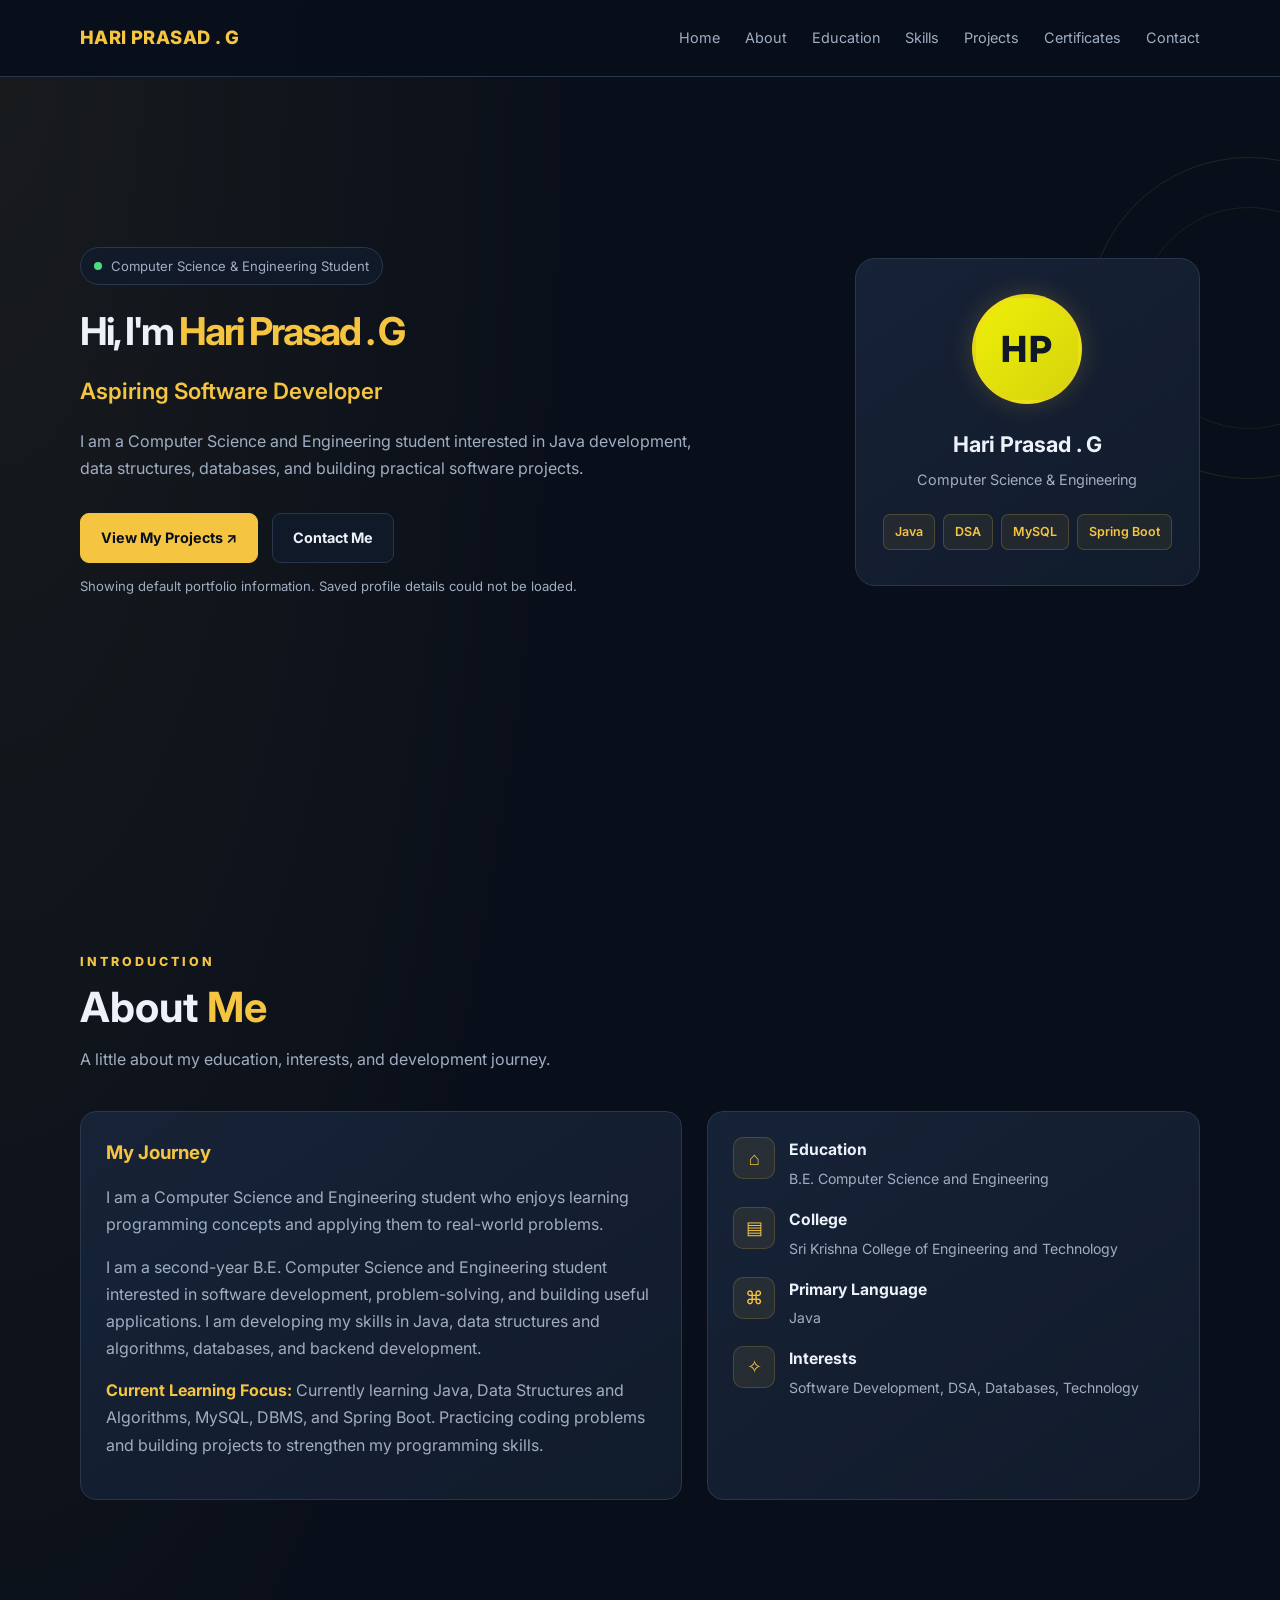
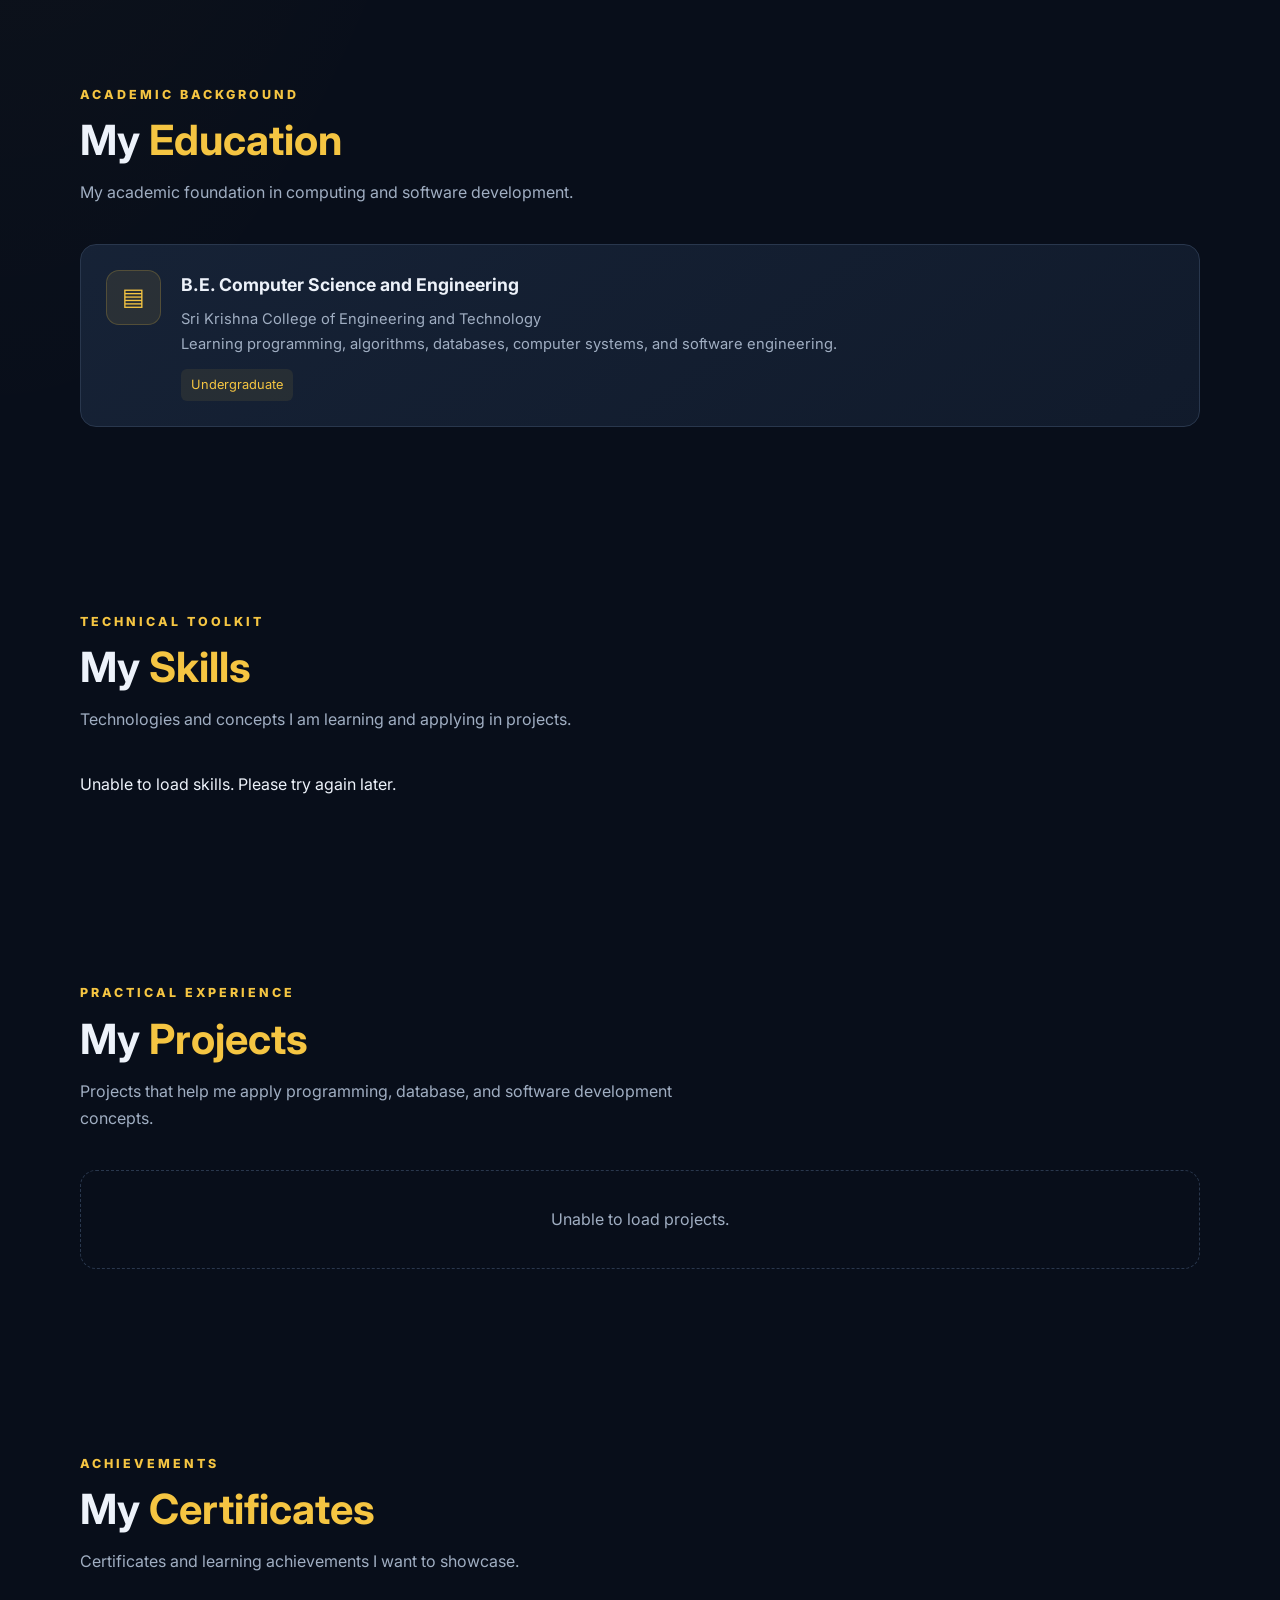
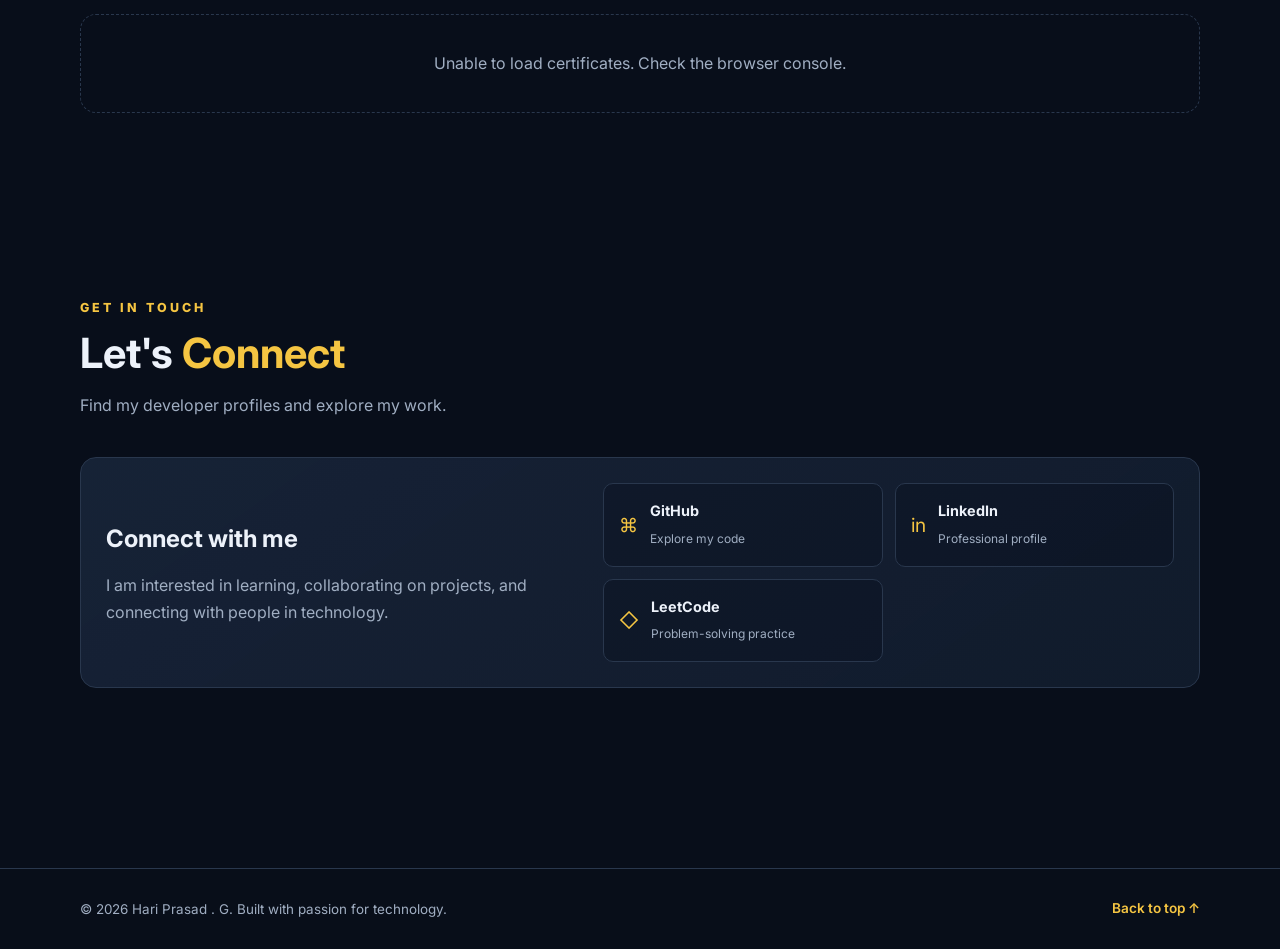
==== src/main/resources/static/portfolio.html @ 4c3bdf52 "Initial portfolio project" ====
<!DOCTYPE html>
<html lang="en">
<head>
    <meta charset="UTF-8">
    <meta name="viewport" content="width=device-width, initial-scale=1.0">
    <meta name="theme-color" content="#080e1a">

    <title>Hari Prasad G | Portfolio</title>

    <meta name="description"
          content="Hari Prasad G - Computer Science and Engineering student, Java developer, and software project builder.">

    <link rel="preconnect" href="https://fonts.googleapis.com">
    <link rel="preconnect" href="https://fonts.gstatic.com" crossorigin>
    <link href="https://fonts.googleapis.com/css2?family=Inter:wght@400;500;600;700;800&display=swap"
          rel="stylesheet">

    <style>
        :root {
            --bg: #080e1a;
            --panel: #111b2c;
            --panel-light: #18253a;
            --text: #edf2fa;
            --muted: #a0aec2;
            --gold: #f5c542;
            --border: #29374d;
            --success: #4ade80;
            --radius: 16px;
            --max-width: 1120px;
        }

        * {
            margin: 0;
            padding: 0;
            box-sizing: border-box;
            scroll-behavior: smooth;
        }

        body {
            font-family: "Inter", Arial, sans-serif;
            background:
                radial-gradient(ellipse at top left,
                    rgba(245, 197, 66, 0.07), transparent 35%),
                var(--bg);
            color: var(--text);
            line-height: 1.7;
        }

        a {
            color: inherit;
            text-decoration: none;
        }

        button {
            font: inherit;
        }

        button, a {
            -webkit-tap-highlight-color: transparent;
        }

        .container {
            width: min(var(--max-width), 90%);
            margin: auto;
        }

        .gold {
            color: var(--gold);
        }

        .muted {
            color: var(--muted);
        }

        .section {
            padding: 90px 0;
            scroll-margin-top: 85px;
        }

        .section-heading {
            margin-bottom: 38px;
        }

        .section-label {
            color: var(--gold);
            font-size: 0.78rem;
            font-weight: 800;
            text-transform: uppercase;
            letter-spacing: 3px;
        }

        .section-title {
            font-size: clamp(1.8rem, 4vw, 2.6rem);
            line-height: 1.25;
            margin: 8px 0 12px;
        }

        .section-description {
            max-width: 650px;
            color: var(--muted);
        }

        .card {
            background: linear-gradient(
                145deg,
                rgba(24, 37, 58, 0.88),
                rgba(17, 27, 44, 0.96)
            );
            border: 1px solid var(--border);
            border-radius: var(--radius);
            padding: 25px;
            transition: transform 0.25s ease,
                        border-color 0.25s ease,
                        box-shadow 0.25s ease;
        }

        .card:hover {
            transform: translateY(-4px);
            border-color: rgba(245, 197, 66, 0.65);
            box-shadow: 0 12px 35px rgba(0, 0, 0, 0.2);
        }

        /* NAVIGATION */

        .navbar {
            position: sticky;
            top: 0;
            z-index: 1000;
            background: rgba(8, 14, 26, 0.93);
            backdrop-filter: blur(18px);
            border-bottom: 1px solid var(--border);
        }

        .nav-inner {
            min-height: 76px;
            display: flex;
            align-items: center;
            justify-content: space-between;
            gap: 25px;
        }

        .brand {
            color: var(--gold);
            font-weight: 800;
            font-size: 1.15rem;
            letter-spacing: 0.4px;
            white-space: nowrap;
        }

        .nav-links {
            display: flex;
            align-items: center;
            gap: 25px;
        }

        .nav-links a {
            color: var(--muted);
            font-size: 0.9rem;
            transition: color 0.2s ease;
        }

        .nav-links a:hover,
        .nav-links a.active {
            color: var(--gold);
        }

        .menu-toggle {
            display: none;
            color: var(--gold);
            background: transparent;
            border: 1px solid var(--border);
            border-radius: 9px;
            padding: 8px 12px;
            cursor: pointer;
            font-size: 1.2rem;
        }

        /* HERO */

        .hero {
            min-height: 690px;
            display: flex;
            align-items: center;
            padding: 90px 0;
            overflow: hidden;
            position: relative;
        }

        .hero::before {
            content: "";
            position: absolute;
            width: 320px;
            height: 320px;
            border-radius: 50%;
            border: 1px solid rgba(245, 197, 66, 0.12);
            right: -130px;
            top: 80px;
            pointer-events: none;
        }

        .hero::after {
            content: "";
            position: absolute;
            width: 220px;
            height: 220px;
            border-radius: 50%;
            border: 1px solid rgba(245, 197, 66, 0.09);
            right: -80px;
            top: 130px;
            pointer-events: none;
        }

        
/* Balanced hero layout */
 
.hero-grid {
    display: grid;
    grid-template-columns: 1.5fr 0.7fr;
    align-items: center;
    gap: 35px;
}



        .availability {
            display: inline-flex;
            align-items: center;
            gap: 9px;
            padding: 7px 13px;
            border: 1px solid var(--border);
            background: rgba(17, 27, 44, 0.8);
            border-radius: 30px;
            color: var(--muted);
            font-size: 0.82rem;
            margin-bottom: 25px;
        }

        .availability-dot {
            width: 8px;
            height: 8px;
            background: var(--success);
            border-radius: 50%;
        }

        .hero h1 {
            font-size: clamp(2.6rem, 6vw, 4.6rem);
            line-height: 1.1;
            letter-spacing: -2px;
            margin-bottom: 20px;
        }

        .hero-role {
            font-size: clamp(1.05rem, 2.5vw, 1.4rem);
            color: var(--gold);
            font-weight: 600;
            margin-bottom: 18px;
        }

        .hero-description {
            max-width: 620px;
            color: var(--muted);
            font-size: 1rem;
            margin-bottom: 30px;
        }

        .hero-actions {
            display: flex;
            flex-wrap: wrap;
            gap: 14px;
        }

        .btn {
            display: inline-flex;
            align-items: center;
            justify-content: center;
            gap: 9px;
            padding: 12px 20px;
            border-radius: 9px;
            border: 1px solid var(--border);
            font-weight: 700;
            font-size: 0.9rem;
            transition: transform 0.2s ease,
                        background 0.2s ease;
            cursor: pointer;
        }

        .btn:hover {
            transform: translateY(-2px);
        }

        .btn-primary {
            background: var(--gold);
            color: #080e1a;
            border-color: var(--gold);
        }

        .btn-secondary {
            background: rgba(17, 27, 44, 0.8);
            color: var(--text);
        }

        .btn-secondary:hover {
            border-color: var(--gold);
        }

        .hero-panel {
            padding: 35px 25px;
            text-align: center;
            position: relative;
            z-index: 1;
        }

        .profile-avatar {
            width: 150px;
            height: 150px;
            margin: 0 auto 22px;
            border-radius: 50%;
            border: 2px solid var(--gold);
            background: var(--panel-light);
            display: flex;
            align-items: center;
            justify-content: center;
            color: var(--gold);
            font-size: 3rem;
            font-weight: 800;
            box-shadow: 0 0 45px rgba(245, 197, 66, 0.09);
        }

        .hero-panel h2 {
            font-size: 1.35rem;
            margin-bottom: 5px;
        }

        .hero-panel p {
            color: var(--muted);
            font-size: 0.9rem;
        }

        .hero-tags {
            display: flex;
            justify-content: center;
            flex-wrap: wrap;
            gap: 8px;
            margin-top: 22px;
        }

        .tag {
            display: inline-block;
            padding: 6px 11px;
            background: rgba(245, 197, 66, 0.07);
            border: 1px solid rgba(245, 197, 66, 0.2);
            border-radius: 7px;
            color: var(--gold);
            font-size: 0.78rem;
            font-weight: 600;
        }

        /* ABOUT */

        .about-grid {
            display: grid;
            grid-template-columns: 1.1fr 0.9fr;
            gap: 25px;
        }

        .about-text p {
            color: var(--muted);
            margin-bottom: 15px;
        }

        .info-list {
            display: grid;
            gap: 16px;
        }

        .info-item {
            display: flex;
            gap: 14px;
            align-items: flex-start;
        }

        .info-icon {
            width: 42px;
            height: 42px;
            flex-shrink: 0;
            display: flex;
            align-items: center;
            justify-content: center;
            color: var(--gold);
            background: rgba(245, 197, 66, 0.08);
            border: 1px solid rgba(245, 197, 66, 0.18);
            border-radius: 10px;
            font-size: 1.15rem;
        }

        .info-item h3 {
            font-size: 0.98rem;
            margin-bottom: 3px;
        }

        .info-item p {
            font-size: 0.88rem;
            color: var(--muted);
            overflow-wrap: anywhere;
        }

        /* EDUCATION */

        .education-card {
            display: flex;
            gap: 20px;
            align-items: flex-start;
        }

        .education-icon {
            width: 55px;
            height: 55px;
            flex-shrink: 0;
            display: flex;
            align-items: center;
            justify-content: center;
            color: var(--gold);
            background: rgba(245, 197, 66, 0.09);
            border: 1px solid rgba(245, 197, 66, 0.2);
            border-radius: 13px;
            font-size: 1.5rem;
        }

        .education-card h3 {
            font-size: 1.1rem;
            margin-bottom: 7px;
        }

        .education-card p {
            color: var(--muted);
            font-size: 0.92rem;
        }

        .education-badge {
            display: inline-block;
            margin-top: 12px;
            padding: 5px 10px;
            border-radius: 6px;
            background: rgba(245, 197, 66, 0.08);
            color: var(--gold);
            font-size: 0.8rem;
        }

        /* SKILLS */

        .skills-grid {
            display: grid;
            grid-template-columns: repeat(3, minmax(0, 1fr));
            gap: 20px;
        }

        .skill-card {
            min-height: 170px;
        }

        .skill-icon {
            color: var(--gold);
            font-size: 1.8rem;
            margin-bottom: 12px;
        }

        .skill-card h3 {
            margin-bottom: 8px;
            font-size: 1.05rem;
        }

        .skill-card p {
            color: var(--muted);
            font-size: 0.87rem;
        }

        .skill-tags {
            display: flex;
            flex-wrap: wrap;
            gap: 8px;
            margin-top: 18px;
        }

        /* PROJECTS */

        .projects-grid {
            display: grid;
            grid-template-columns: repeat(2, minmax(0, 1fr));
            gap: 22px;
        }

        .project-card {
            display: flex;
            flex-direction: column;
            min-height: 270px;
        }

        .project-top {
            display: flex;
            justify-content: space-between;
            align-items: center;
            gap: 15px;
            margin-bottom: 18px;
        }

        .project-icon {
            width: 50px;
            height: 50px;
            display: flex;
            align-items: center;
            justify-content: center;
            border-radius: 12px;
            background: rgba(245, 197, 66, 0.09);
            border: 1px solid rgba(245, 197, 66, 0.2);
            color: var(--gold);
            font-size: 1.5rem;
        }

        .project-number {
            color: #65748b;
            font-size: 0.85rem;
            font-weight: 800;
        }

        .project-card h3 {
            font-size: 1.15rem;
            margin-bottom: 10px;
        }

        .project-card p {
            color: var(--muted);
            font-size: 0.9rem;
            margin-bottom: 18px;
        }

        .project-card .skill-tags {
            margin-top: auto;
        }

        /* CERTIFICATES */

        .certificates-grid {
            display: grid;
            grid-template-columns: repeat(3, minmax(0, 1fr));
            gap: 20px;
        }

        .certificate-card {
            display: flex;
            flex-direction: column;
            gap: 14px;
        }

        .certificate-icon {
            width: 50px;
            height: 50px;
            display: flex;
            align-items: center;
            justify-content: center;
            background: rgba(245, 197, 66, 0.09);
            border: 1px solid rgba(245, 197, 66, 0.2);
            border-radius: 12px;
            color: var(--gold);
            font-size: 1.5rem;
        }

        .certificate-card h3 {
            font-size: 1rem;
            overflow-wrap: anywhere;
        }

        .certificate-card p {
            color: var(--muted);
            font-size: 0.85rem;
            overflow-wrap: anywhere;
        }

        .certificate-link {
            color: var(--gold);
            font-weight: 700;
            font-size: 0.88rem;
            margin-top: auto;
        }

        .empty-state {
            grid-column: 1 / -1;
            text-align: center;
            color: var(--muted);
            padding: 35px 20px;
            border: 1px dashed var(--border);
            border-radius: var(--radius);
        }

        /* CONTACT */

        .contact-panel {
            display: grid;
            grid-template-columns: 0.9fr 1.1fr;
            gap: 30px;
            align-items: center;
        }

        .contact-panel h3 {
            font-size: 1.5rem;
            margin-bottom: 12px;
        }

        .contact-panel p {
            color: var(--muted);
        }

        .contact-links {
            display: grid;
            grid-template-columns: repeat(2, minmax(0, 1fr));
            gap: 12px;
        }

        .contact-link {
            display: flex;
            align-items: center;
            gap: 12px;
            padding: 15px;
            background: rgba(8, 14, 26, 0.35);
            border: 1px solid var(--border);
            border-radius: 10px;
            transition: border-color 0.2s ease;
            overflow-wrap: anywhere;
        }

        .contact-link:hover {
            border-color: var(--gold);
        }

        .contact-link-icon {
            color: var(--gold);
            font-size: 1.2rem;
        }

        .contact-link strong {
            display: block;
            font-size: 0.9rem;
        }

        .contact-link small {
            color: var(--muted);
            font-size: 0.75rem;
        }

        /* FOOTER */

        .footer {
            border-top: 1px solid var(--border);
            padding: 28px 0;
            background: rgba(8, 14, 26, 0.65);
        }

        .footer-inner {
            display: flex;
            align-items: center;
            justify-content: space-between;
            flex-wrap: wrap;
            gap: 15px;
        }

        .footer p {
            color: var(--muted);
            font-size: 0.84rem;
        }

        .back-to-top {
            color: var(--gold);
            font-weight: 600;
            font-size: 0.85rem;
        }

        .status-message {
            color: var(--muted);
            font-size: 0.82rem;
            margin-top: 12px;
        }


        /* RESPONSIVE */

        @media (max-width: 900px) {
            .hero-grid {
                grid-template-columns: 1fr 0.75fr;
                gap: 25px;
            }

            .skills-grid {
                grid-template-columns: repeat(2, minmax(0, 1fr));
            }

            .certificates-grid {
                grid-template-columns: repeat(2, minmax(0, 1fr));
            }

            .nav-links {
                gap: 15px;
            }

            .nav-links a {
                font-size: 0.82rem;
            }
        }

        @media (max-width: 700px) {
            .section {
                padding: 65px 0;
            }

            .nav-inner {
                min-height: 68px;
            }

            .menu-toggle {
                display: block;
            }

            .nav-links {
                display: none;
                position: absolute;
                top: 68px;
                left: 0;
                right: 0;
                padding: 18px 5%;
                background: #0c1423;
                border-bottom: 1px solid var(--border);
                flex-direction: column;
                align-items: stretch;
                gap: 0;
            }

            .nav-links.open {
                display: flex;
            }

            .nav-links a {
                padding: 12px 0;
                font-size: 0.95rem;
                border-bottom: 1px solid rgba(41, 55, 77, 0.5);
            }

            .nav-links a:last-child {
                border-bottom: none;
            }

            .hero {
                min-height: auto;
                padding: 65px 0;
            }

            .hero-grid,
            .about-grid,
            .contact-panel {
                grid-template-columns: 1fr;
            }

            .hero-grid {
                gap: 35px;
            }

            .hero h1 {
                letter-spacing: -1.2px;
            }

            .hero-panel {
                max-width: 430px;
                width: 100%;
                margin: auto;
            }

            .projects-grid {
                grid-template-columns: 1fr;
            }

            .contact-links {
                grid-template-columns: 1fr;
            }

            .education-card {
                flex-direction: column;
            }
        }

        @media (max-width: 480px) {
            .container {
                width: 92%;
            }

            .skills-grid,
            .certificates-grid {
                grid-template-columns: 1fr;
            }

            .card {
                padding: 21px;
            }

            .hero-actions {
                flex-direction: column;
                align-items: stretch;
            }

            .btn {
                width: 100%;
            }

            .profile-avatar {
                width: 125px;
                height: 125px;
                font-size: 2.5rem;
            }

            .footer-inner {
                flex-direction: column;
                text-align: center;
            }
        }

        @media (prefers-reduced-motion: reduce) {
            *,
            *::before,
            *::after {
                scroll-behavior: auto !important;
                transition: none !important;
            }
        }

        
/* PORTFOLIO LAYOUT FIX */
.container {
    width: 90%;
    max-width: 1120px;
    margin-left: auto;
    margin-right: auto;
}

.section {
    display: block;
    width: 100%;
}

.about-grid {
    display: grid;
    grid-template-columns: minmax(0, 1.1fr) minmax(0, 0.9fr);
    gap: 25px;
    align-items: stretch;
}

.skills-grid {
    display: grid;
    grid-template-columns: repeat(3, minmax(0, 1fr));
    gap: 20px;
    align-items: stretch;
}

.projects-grid {
    display: grid;
    grid-template-columns: repeat(2, minmax(0, 1fr));
    gap: 22px;
    align-items: stretch;
}

.certificates-grid {
    display: grid;
    grid-template-columns: repeat(3, minmax(0, 1fr));
    gap: 20px;
    align-items: stretch;
}

.contact-panel {
    display: grid;
    grid-template-columns: minmax(0, 0.9fr) minmax(0, 1.1fr);
    gap: 30px;
    align-items: center;
}



/* ======================================
   COMPACT PORTFOLIO.JS CODE CARD
====================================== */

.code-profile-card {
    width: 100%;
    max-width: 400px;
    justify-self: end;
    padding: 0;
    margin: 0 auto;
    overflow: hidden;
    box-sizing: border-box;

    background: #101827;
    border: 1px solid #394765;
    border-radius: 12px;
    text-align: left;

    box-shadow: 0 12px 30px rgba(0, 0, 0, 0.25);
    transition: border-color 0.25s ease;
}

.code-profile-card:hover {
    border-color: #f5c542;
}

/* Title bar */

.code-window-header {
    display: flex;
    align-items: center;
    gap: 10px;

    padding: 8px 12px;
    background: #202b40;
    border-bottom: 1px solid #394765;
}

.code-window-dots {
    display: flex;
    gap: 5px;
}

.code-window-dots span {
    width: 8px;
    height: 8px;
    border-radius: 50%;
}

.code-window-dots span:nth-child(1) {
    background: #ff6b81;
}

.code-window-dots span:nth-child(2) {
    background: #ffd166;
}

.code-window-dots span:nth-child(3) {
    background: #06d6a0;
}

.code-filename {
    flex: 1;
    color: #e2e8f0;
    font: 12px Consolas, monospace;
}

.code-file-icon {
    color: #ffd166;
    font-size: 10px;
    font-weight: bold;
}

/* Code area */

.code-content {
    padding: 8px 10px 0;
    color: #dbeafe;
    font: 12px/1.45 Consolas, "Courier New", monospace;
}

.code-line {
    display: flex;
    align-items: baseline;
    white-space: pre;
}

.line-number {
    flex: 0 0 28px;
    padding-right: 9px;
    color: #718096;
    text-align: right;
    user-select: none;
}

/* Original Hero Profile Card */
.hero-panel {
    display: flex;
    flex-direction: column;
    align-items: center;
    justify-content: center;
    text-align: center;
    padding: 35px 25px;
    border-radius: 20px;
}

/* Circular HP Avatar */
.profile-avatar {
    width: 110px;
    height: 110px;
    display: flex;
    align-items: center;
    justify-content: center;

    border-radius: 50%;
    background: linear-gradient(135deg, #efef08, hsl(60, 88%, 44%));
    color: #101827;

    font-size: 36px;
    font-weight: 800;
    letter-spacing: 2px;

    border: 4px solid rgba(245, 197, 66, 0.25);
    box-shadow: 0 0 25px rgba(245, 197, 66, 0.2);

    margin-bottom: 22px;
}

/* Name */
.profile-name {
    color: #f5c542;
    font-size: 25px;
    font-weight: 700;
    margin: 0 0 10px;
}

/* Department */
.profile-department {
    color: #cbd5e1;
    font-size: 14px;
    line-height: 1.6;
    margin: 0 0 22px;
}

/* Skill Tags */
.profile-skills {
    display: flex;
    flex-wrap: wrap;
    justify-content: center;
    gap: 10px;
}

.skill-tag {
    padding: 8px 14px;
    border-radius: 20px;

    background: rgba(245, 197, 66, 0.10);
    border: 1px solid rgba(245, 197, 66, 0.35);

    color: #f5c542;
    font-size: 13px;
    font-weight: 600;

    transition: all 0.25s ease;
}

.skill-tag:hover {
    background: #f5c542;
    color: #101827;
    transform: translateY(-2px);
}

/* Mobile Responsive */
@media (max-width: 768px) {
    .hero-panel {
        padding: 28px 18px;
        margin-top: 25px;
    }

    .profile-avatar {
        width: 90px;
        height: 90px;
        font-size: 30px;
    }

    .profile-name {
        font-size: 22px;
    }
}

@media (prefers-reduced-motion: reduce) {
    .skill-tag {
        transition: none;
    }
}

/* Keep the Hero heading on one line */
.hero-content h1 {
    white-space: nowrap;
    font-size: clamp(24px, 3vw, 42px);
}


    </style>
</head>

<body>
    <!-- NAVIGATION -->
    <header class="navbar">
        <div class="container nav-inner">
            <a href="#home" class="brand">HARI PRASAD . G</a>

            <button
                class="menu-toggle"
                id="menuToggle"
                type="button"
                aria-label="Open navigation menu"
                aria-expanded="false"
                aria-controls="navLinks">
                ☰
            </button>

            <nav class="nav-links" id="navLinks" aria-label="Main navigation">
                <a href="#home">Home</a>
                <a href="#about">About</a>
                <a href="#education">Education</a>
                <a href="#skills">Skills</a>
                <a href="#projects">Projects</a>
                <a href="#certificates">Certificates</a>
                <a href="#contact">Contact</a>
            </nav>
        </div>
    </header>

    <main>

        <!-- HERO -->
        <section class="hero" id="home">
            <div class="container hero-grid">

                <div class="hero-content">
                    <div class="availability">
                        <span class="availability-dot"></span>
                        Computer Science & Engineering Student
                    </div>

                    <h1>
                        Hi, I'm <span class="gold" id="heroName">Hari Prasad . G</span>
                    </h1>

                    <p class="hero-role" id="heroRole">
                        Aspiring Software Developer
                    </p>

                    <p class="hero-description" id="heroIntroduction">
                        I am a Computer Science and Engineering student interested
                        in Java development, data structures, databases, and
                        building practical software projects.
                    </p>

                    <div class="hero-actions">
                        <a href="#projects" class="btn btn-primary">
                            View My Projects ↗
                        </a>

                        <a href="#contact" class="btn btn-secondary">
                            Contact Me
                        </a>
                    </div>

                    <p class="status-message" id="profileStatus"
                       role="status" aria-live="polite"></p>
                </div>

                                <div class="hero-panel card">
                    <div class="profile-avatar" aria-label="Profile initials">
                        HP
                    </div>

                    <h2 id="panelName">Hari Prasad . G</h2>
                    <p>Computer Science & Engineering</p>

                    <div class="hero-tags">
                        <span class="tag">Java</span>
                        <span class="tag">DSA</span>
                        <span class="tag">MySQL</span>
                        <span class="tag">Spring Boot</span>
                    </div>
                </div>

            </div>
        </section>

        <!-- ABOUT -->
        <section class="section" id="about">
<!-- ABOUT -->
<section class="section" id="about">
    <div class="container">

        <div class="section-heading">
            <span class="section-label">Introduction</span>
            <h2 class="section-title">About <span class="gold">Me</span></h2>
            <p class="section-description">
                A little about my education, interests, and development journey.
            </p>
        </div>

        <div class="about-grid">

            <!-- ABOUT TEXT CARD -->
            <div class="card about-text">

                <h3 class="gold" style="margin-bottom: 15px;">
                    My Journey
                </h3>

                <!-- Existing introduction from the profile API -->
                <p id="aboutIntroduction">
                    I am a Computer Science and Engineering student who
                    enjoys learning programming concepts and applying them
                    to real-world problems.
                </p>

                <!-- Editable About Me content -->
                <p id="aboutDescription">
                    I am a second-year B.E. Computer Science and Engineering
                    student interested in software development, problem-solving,
                    and building useful applications. I am developing my skills
                    in Java, data structures and algorithms, databases, and
                    backend development.
                </p>

                <!-- Editable Current Learning Focus content -->
                <p>
                    <strong class="gold">Current Learning Focus:</strong>
                    <span id="currentFocus">
                        Currently learning Java, Data Structures and Algorithms,
                        MySQL, DBMS, and Spring Boot. Practicing coding problems
                        and building projects to strengthen my programming skills.
                    </span>
                </p>

            </div>

            <!-- EDUCATION AND INFORMATION CARD -->
            <div class="card">
                <div class="info-list">

                    <div class="info-item">
                        <div class="info-icon">⌂</div>
                        <div>
                            <h3>Education</h3>
                            <p id="aboutEducation">
                                B.E. Computer Science and Engineering
                            </p>
                        </div>
                    </div>

                    <div class="info-item">
                        <div class="info-icon">▤</div>
                        <div>
                            <h3>College</h3>
                            <p id="aboutCollege">
                                Sri Krishna College of Engineering and Technology
                            </p>
                        </div>
                    </div>

                    <div class="info-item">
                        <div class="info-icon">⌘</div>
                        <div>
                            <h3>Primary Language</h3>
                            <p>Java</p>
                        </div>
                    </div>

                    <div class="info-item">
                        <div class="info-icon">✧</div>
                        <div>
                            <h3>Interests</h3>
                            <p>
                                Software Development, DSA, Databases, Technology
                            </p>
                        </div>
                    </div>

                </div>
            </div>

        </div>
    </div>
</section>

        <!-- EDUCATION -->
        <section class="section" id="education">
            <div class="container">

                <div class="section-heading">
                    <span class="section-label">Academic Background</span>
                    <h2 class="section-title">My <span class="gold">Education</span></h2>
                    <p class="section-description">
                        My academic foundation in computing and software development.
                    </p>
                </div>

                <div class="card education-card">
                    <div class="education-icon">▤</div>

                    <div>
                        <h3 id="educationDegree">
                            B.E. Computer Science and Engineering
                        </h3>

                        <p id="educationCollege">
                            Sri Krishna College of Engineering and Technology
                        </p>

                        <p>
                            Learning programming, algorithms, databases,
                            computer systems, and software engineering.
                        </p>

                        <span class="education-badge">
                            Undergraduate
                        </span>
                    </div>
                </div>

            </div>
        </section> 

        <!-- SKILLS -->
       
<section class="section" id="skills">
    <div class="container">

        <div class="section-heading">
            <span class="section-label">Technical Toolkit</span>
            <h2 class="section-title">My <span class="gold">Skills</span></h2>
            <p class="section-description">
                Technologies and concepts I am learning and applying in projects.
            </p>
        </div>

        <!-- Skills will be loaded from the database -->
        <div class="skills-grid" id="publicSkillsGrid">
            <div class="empty-state">Loading skills...</div>
        </div>

    </div>
</section>


        <!-- PROJECTS -->
       
<section class="section" id="projects">
    <div class="container">

        <div class="section-heading">
            <span class="section-label">Practical Experience</span>
            <h2 class="section-title">My <span class="gold">Projects</span></h2>
            <p class="section-description">
                Projects that help me apply programming, database,
                and software development concepts.
            </p>
        </div>

        <div class="projects-grid" id="projectsGrid">
            <div class="empty-state">Loading projects...</div>
        </div>

    </div>
</section>


        <!-- CERTIFICATES -->
        <section class="section" id="certificates">
            <div class="container">

                <div class="section-heading">
                    <span class="section-label">Achievements</span>
                    <h2 class="section-title">My <span class="gold">Certificates</span></h2>
                    <p class="section-description">
                        Certificates and learning achievements I want to showcase.
                    </p>
                </div>

                <div class="certificates-grid" id="certificatesGrid">
                    <div class="empty-state">
                        <div class="certificate-icon"
                             style="margin: 0 auto 15px;">▤</div>
                        <h3 style="margin-bottom: 8px;">Certificates</h3>
                        <p>
                            Uploaded certificate files will be displayed here
                            once the public certificate-list API is connected.
                        </p>
                    </div>
                </div>

            </div>
        </section>

        <!-- CONTACT -->
        <section class="section" id="contact">
            <div class="container">

                <div class="section-heading">
                    <span class="section-label">Get In Touch</span>
                    <h2 class="section-title">Let's <span class="gold">Connect</span></h2>
                    <p class="section-description">
                        Find my developer profiles and explore my work.
                    </p>
                </div>

                <div class="card contact-panel">
                    <div>
                        <h3>Connect with me</h3>
                        <p>
                            I am interested in learning, collaborating on projects,
                            and connecting with people in technology.
                        </p>
                    </div>

                    <div class="contact-links">

                        <a class="contact-link"
                           id="githubLink"
                           href="https://github.com/"
                           target="_blank"
                           rel="noopener noreferrer">
                            <span class="contact-link-icon">⌘</span>
                            <span>
                                <strong>GitHub</strong>
                                <small>Explore my code</small>
                            </span>
                        </a>

                        <a class="contact-link"
                           id="linkedinLink"
                           href="https://www.linkedin.com/"
                           target="_blank"
                           rel="noopener noreferrer">
                            <span class="contact-link-icon">in</span>
                            <span>
                                <strong>LinkedIn</strong>
                                <small>Professional profile</small>
                            </span>
                        </a>

                        <a class="contact-link"
                           id="leetcodeLink"
                           href="https://leetcode.com/"
                           target="_blank"
                           rel="noopener noreferrer">
                            <span class="contact-link-icon">◇</span>
                            <span>
                                <strong>LeetCode</strong>
                                <small>Problem-solving practice</small>
                            </span>
                        </a>

                    </div>
                </div>

            </div>
        </section>

    </main>

    <!-- FOOTER -->
    <footer class="footer">
        <div class="container footer-inner">
            <p>
                © <span id="currentYear"></span>
                <span id="footerName">Hari Prasad . G</span>.
                Built with passion for technology.
            </p>

            <a class="back-to-top" href="#home">Back to top ↑</a>
        </div>
    </footer>

    <script>
        "use strict";

        const API_BASE = "";

        const menuToggle = document.getElementById("menuToggle");
        const navLinks = document.getElementById("navLinks");

        document.getElementById("currentYear").textContent =
            new Date().getFullYear();

        // MOBILE NAVIGATION
        menuToggle.addEventListener("click", function () {
            const isOpen = navLinks.classList.toggle("open");

            menuToggle.setAttribute("aria-expanded", String(isOpen));
            menuToggle.setAttribute(
                "aria-label",
                isOpen ? "Close navigation menu" : "Open navigation menu"
            );

            menuToggle.textContent = isOpen ? "✕" : "☰";
        });

        document.querySelectorAll("#navLinks a").forEach(function (link) {
            link.addEventListener("click", function () {
                navLinks.classList.remove("open");
                menuToggle.setAttribute("aria-expanded", "false");
                menuToggle.setAttribute("aria-label", "Open navigation menu");
                menuToggle.textContent = "☰";
            });
        });

        // SAFELY UPDATE TEXT CONTENT
        function setText(id, value) {
            const element = document.getElementById(id);

            if (element && typeof value === "string" && value.trim()) {
                element.textContent = value;
            }
        }

        // ONLY ACCEPT HTTP/HTTPS LINKS
        function setSafeLink(id, value, fallback) {
            const element = document.getElementById(id);

            if (!element) {
                return;
            }

            try {
                const url = new URL(value || fallback);

                if (url.protocol === "https:" || url.protocol === "http:") {
                    element.href = url.href;
                } else {
                    element.href = fallback;
                }
            } catch (error) {
                element.href = fallback;
            }
        }

        // LOAD PROFILE SAVED THROUGH THE SPRING BOOT BACKEND
        async function loadPublicProfile() {
            const status = document.getElementById("profileStatus");

            try {
                const response = await fetch(
                    API_BASE + "/api/public/profile",
                    {
                        method: "GET",
                        headers: {
                            "Accept": "application/json"
                        }
                    }
                );

                if (!response.ok) {
                    throw new Error(
                        "Profile API returned status " + response.status
                    );
                }

                const profile = await response.json();

                document.getElementById("aboutDescription").textContent =
    profile.aboutDescription || "";

document.getElementById("currentFocus").textContent =
    profile.currentFocus || "";

                if (!profile || typeof profile !== "object") {
                    throw new Error("Invalid profile response");
                }

                const name = profile.fullName || "Hari Prasad . G";

                setText("heroName", name);
                setText("panelName", name);
                setText("footerName", name);

                setText(
                    "heroIntroduction",
                    profile.introduction
                );

                setText(
                    "aboutIntroduction",
                    profile.introduction
                );

                setText(
                    "aboutEducation",
                    profile.education
                );

                setText(
                    "educationDegree",
                    profile.education
                );

                setText(
                    "aboutCollege",
                    profile.college
                );

                setText(
                    "educationCollege",
                    profile.college
                );

                setSafeLink(
                    "githubLink",
                    profile.githubUrl,
                    "https://github.com/"
                );

                setSafeLink(
                    "linkedinLink",
                    profile.linkedinUrl,
                    "https://www.linkedin.com/"
                );

                setSafeLink(
                    "leetcodeLink",
                    profile.leetcodeUrl,
                    "https://leetcode.com/"
                );

                if (status) {
                    status.textContent = "";
                }

            } catch (error) {
                console.error("Could not load public profile:", error);

                if (status) {
                    status.textContent =
                        "Showing default portfolio information. " +
                        "Saved profile details could not be loaded.";
                }
            }
        }

        // INITIALIZE PAGE
        loadPublicProfile();

        
async function loadProjects() {
    const grid = document.getElementById("projectsGrid");
    if (!grid) return;

    try {
        const response = await fetch("/api/public/projects");

        if (!response.ok) {
            throw new Error("Projects API: HTTP " + response.status);
        }

        const projects = await response.json();
        grid.innerHTML = "";

        if (!Array.isArray(projects) || projects.length === 0) {
            grid.innerHTML =
                '<div class="empty-state">No projects available yet.</div>';
            return;
        }

        projects.forEach((project, index) => {
            const card = document.createElement("article");
            card.className = "card project-card";

            const top = document.createElement("div");
            top.className = "project-top";

            const icon = document.createElement("div");
            icon.className = "project-icon";
            icon.textContent = "⌁";

            const number = document.createElement("span");
            number.className = "project-number";
            number.textContent =
                "PROJECT " + String(index + 1).padStart(2, "0");

            top.append(icon, number);

            const title = document.createElement("h3");
            title.textContent = project.title || "Untitled Project";

            const description = document.createElement("p");
            description.textContent = project.description || "";

            const tags = document.createElement("div");
            tags.className = "skill-tags";

            if (project.technologies) {
                project.technologies
                    .split(",")
                    .map(item => item.trim())
                    .filter(Boolean)
                    .forEach(technology => {
                        const tag = document.createElement("span");
                        tag.className = "tag";
                        tag.textContent = technology;
                        tags.appendChild(tag);
                    });
            }

            card.append(top, title, description, tags);

            if (project.githubUrl) {
                const link = document.createElement("a");
                link.className = "certificate-link";
                link.href = project.githubUrl;
                link.target = "_blank";
                link.rel = "noopener noreferrer";
                link.textContent = "View on GitHub →";
                card.appendChild(link);
            }

            grid.appendChild(card);
        });

    } catch (error) {
        console.error("Could not load projects:", error);
        grid.innerHTML =
            '<div class="empty-state">Unable to load projects.</div>';
    }
}

loadProjects();


async function loadCertificates() {
    const grid = document.getElementById("certificatesGrid");

    if (!grid) return;

    grid.innerHTML =
        '<div class="empty-state">Loading certificates...</div>';

    try {
        const response = await fetch("/api/admin/media/public");

        if (!response.ok) {
            throw new Error(
                `Failed to load media: HTTP ${response.status}`
            );
        }

        const mediaItems = await response.json();

        const certificates = mediaItems.filter(item =>
            item.category === "CERTIFICATE"
        );

        grid.innerHTML = "";

        if (certificates.length === 0) {
            grid.innerHTML =
                '<div class="empty-state">No certificates available yet.</div>';
            return;
        }

        certificates.forEach(certificate => {
            const card = document.createElement("article");
            card.className = "certificate-card";

            const icon = document.createElement("div");
            icon.className = "certificate-icon";
            icon.setAttribute("aria-hidden", "true");
            icon.textContent =
                certificate.contentType === "application/pdf"
                    ? "PDF"
                    : "▤";

            const title = document.createElement("h3");
            title.textContent =
                certificate.title || certificate.originalFileName;

            const description = document.createElement("p");
            description.textContent =
                certificate.originalFileName || "";

            const link = document.createElement("a");
            link.className = "certificate-link";

            // Use the file URL returned by Spring Boot.
            link.href = certificate.fileUrl;
            link.target = "_blank";
            link.rel = "noopener noreferrer";
            link.textContent =
                certificate.contentType === "application/pdf"
                    ? "View PDF →"
                    : "View Certificate →";

            card.append(icon, title, description, link);
            grid.appendChild(card);
        });

    } catch (error) {
        console.error("Certificate loading error:", error);

        grid.innerHTML =
            '<div class="empty-state">Unable to load certificates. Check the browser console.</div>';
    }
}

document.addEventListener("DOMContentLoaded", loadCertificates);


async function loadPublicSkills() {
    const grid = document.getElementById("publicSkillsGrid");

    if (!grid) return;

    grid.textContent = "Loading skills...";

    try {
        const response = await fetch("/api/public/skills", {
            headers: {
                "Accept": "application/json"
            }
        });

        if (!response.ok) {
            throw new Error("Skills API returned HTTP " + response.status);
        }

        const skills = await response.json();

        if (!Array.isArray(skills)) {
            throw new Error("Invalid skills response");
        }

        grid.replaceChildren();

        if (skills.length === 0) {
            grid.textContent = "No skills added yet.";
            return;
        }

        // Group skills by their category
        const groups = new Map();

        skills
            .sort((a, b) =>
                (a.displayOrder ?? 0) - (b.displayOrder ?? 0)
            )
            .forEach(skill => {
                const category = skill.category || "Other";

                if (!groups.has(category)) {
                    groups.set(category, []);
                }

                groups.get(category).push(skill);
            });

        const icons = {
            "Programming Languages": "⌘",
            "Database": "▤",
            "Web Development": "◇",
            "Frameworks": "⚙",
            "Tools": "⌁",
            "Core Computer Science": "⌘",
            "Other": "✦"
        };

        const descriptions = {
            "Programming Languages":
                "Programming fundamentals and language concepts.",
            "Database":
                "Database technologies and data management.",
            "Web Development":
                "Building websites and web applications.",
            "Frameworks":
                "Frameworks for developing software applications.",
            "Tools":
                "Tools for writing, testing, and managing code.",
            "Core Computer Science":
                "Computer science fundamentals and problem-solving.",
            "Other":
                "Additional technical skills and knowledge."
        };

        groups.forEach((categorySkills, category) => {
            const card = document.createElement("article");
            card.className = "card skill-card";

            const icon = document.createElement("div");
            icon.className = "skill-icon";
            icon.textContent = icons[category] || "✦";

            const heading = document.createElement("h3");
            heading.textContent = category;

            const description = document.createElement("p");
            description.textContent =
                descriptions[category] ||
                "Technical skills and related technologies.";

            const tags = document.createElement("div");
            tags.className = "skill-tags";

            categorySkills.forEach(skill => {
                const tag = document.createElement("span");
                tag.className = "tag";
                tag.textContent = skill.name || "Unnamed skill";
                tags.appendChild(tag);
            });

            card.append(icon, heading, description, tags);
            grid.appendChild(card);
        });

    } catch (error) {
        console.error("Unable to load public skills:", error);
        grid.textContent = "Unable to load skills. Please try again later.";
    }
}

loadPublicSkills();
    </script>

</body>
</html>
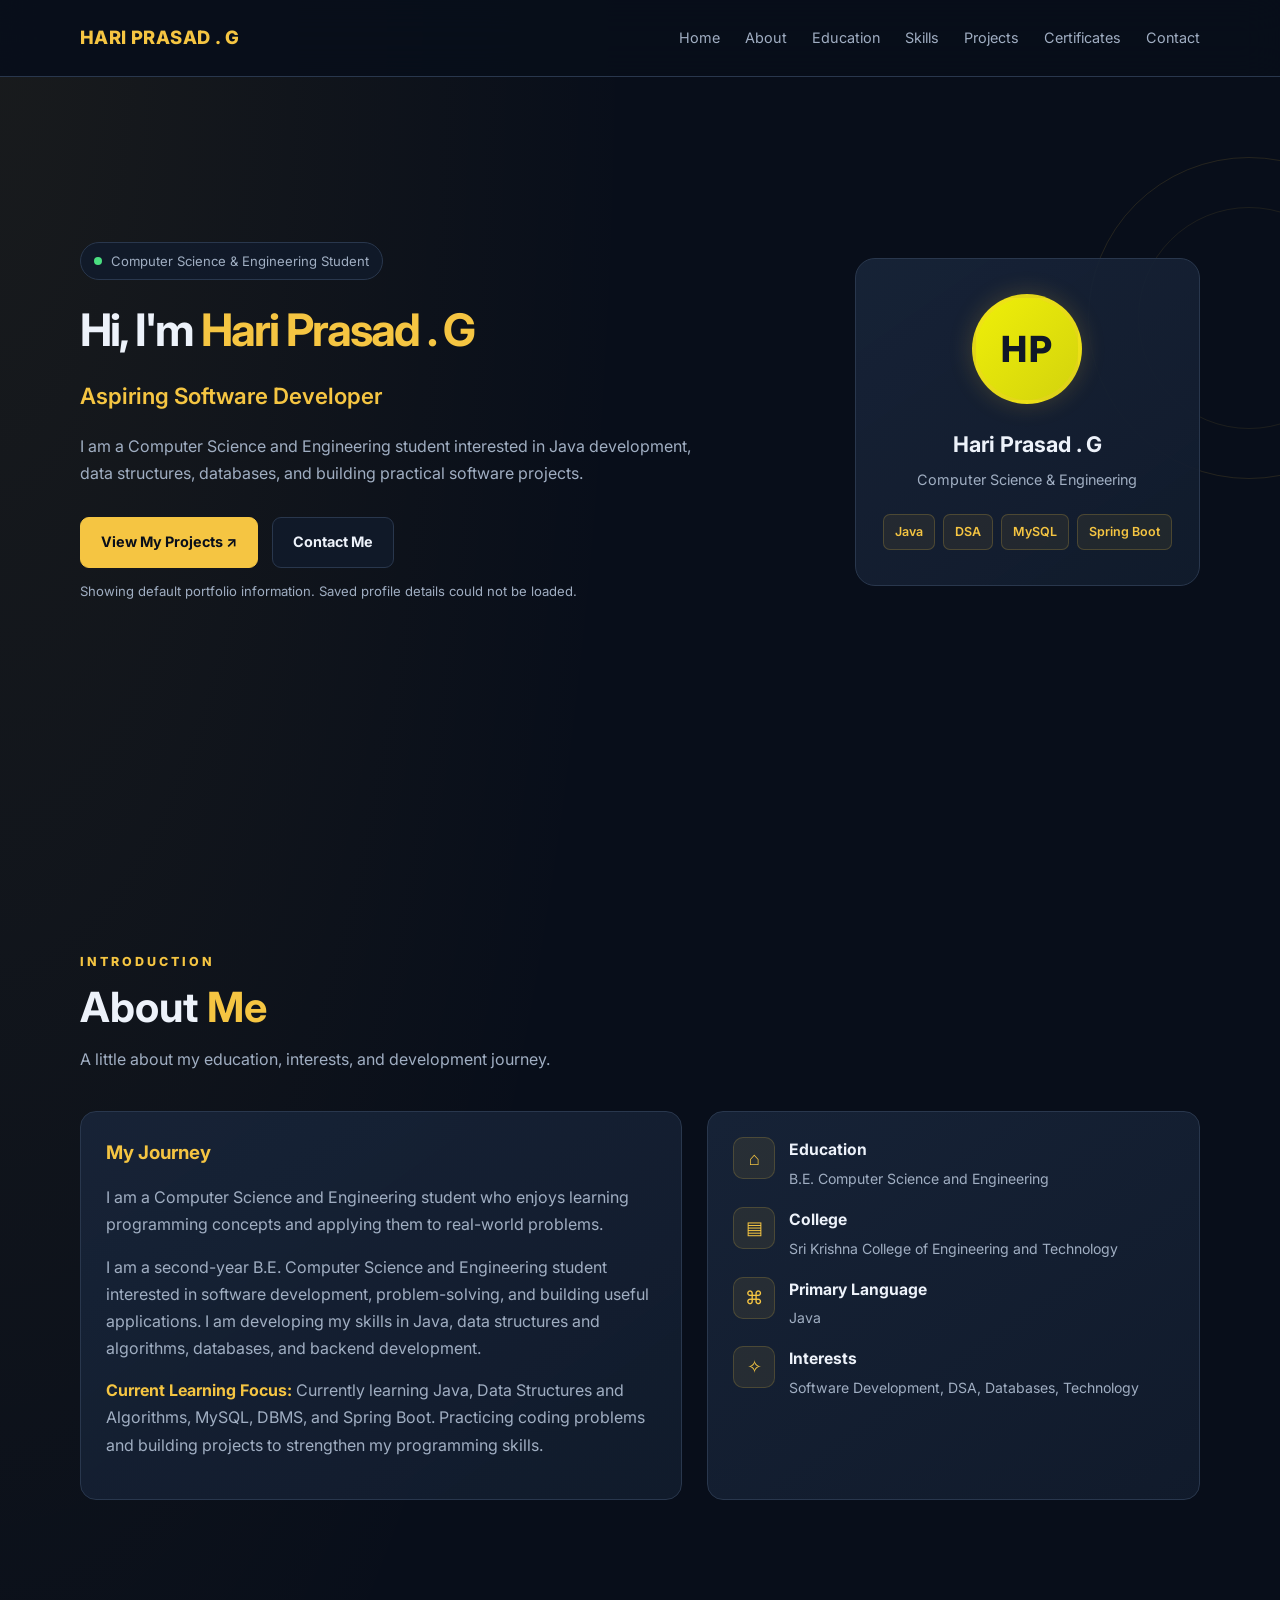
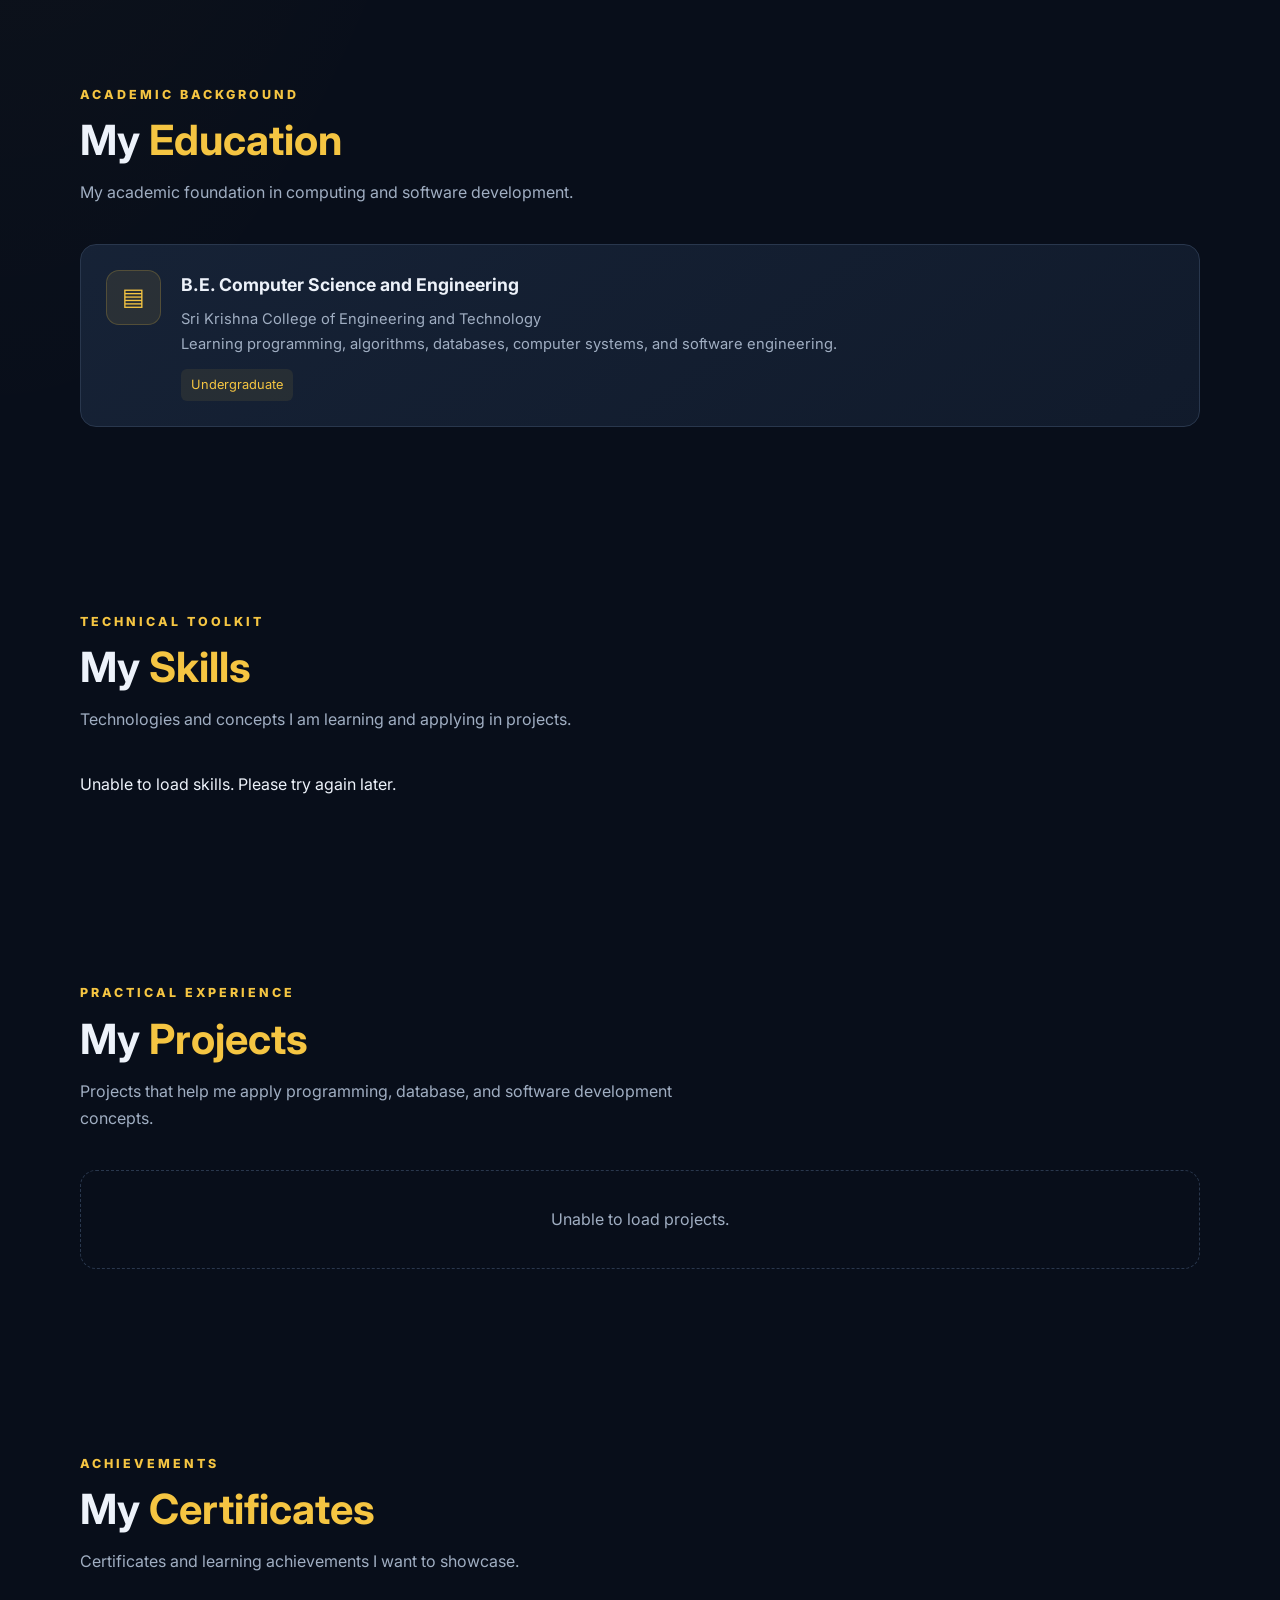
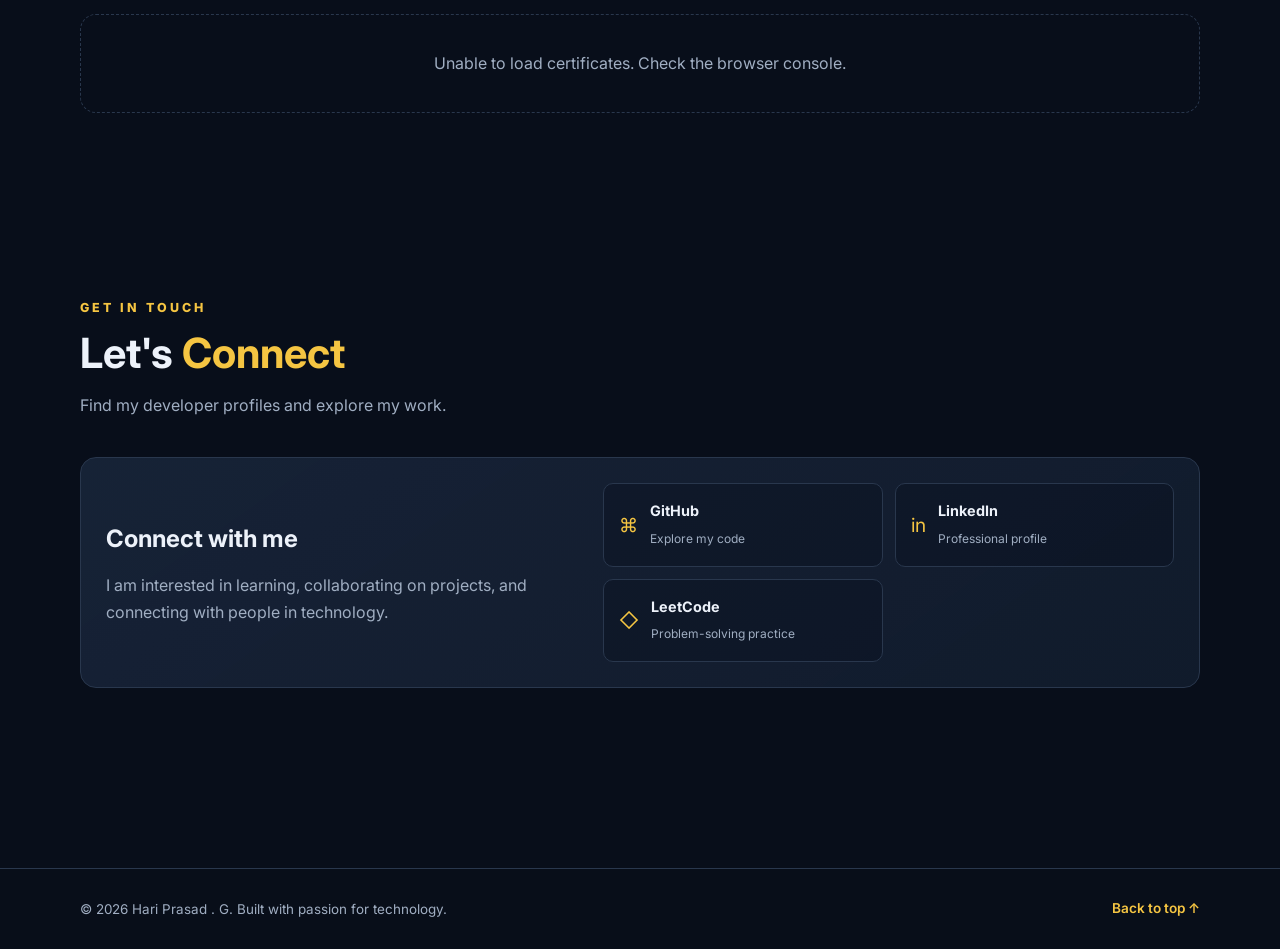
==== commit 9045291d: "Improve mobile responsive layout" ====
--- a/src/main/resources/static/portfolio.html
+++ b/src/main/resources/static/portfolio.html
@@ -1076,10 +1076,97 @@
     }
 }
 
-/* Keep the Hero heading on one line */
+/* Responsive hero heading */
 .hero-content h1 {
-    white-space: nowrap;
-    font-size: clamp(24px, 3vw, 42px);
+    white-space: normal;
+    overflow-wrap: anywhere;
+    font-size: clamp(1.8rem, 6vw, 2.8rem);
+    line-height: 1.15;
+}
+/* Mobile Responsive Fix */
+@media screen and (max-width: 768px) {
+
+    * {
+        box-sizing: border-box;
+    }
+
+    html, body {
+        width: 100%;
+        max-width: 100%;
+        overflow-x: hidden;
+    }
+
+    img, video, iframe {
+        max-width: 100%;
+    }
+
+    .container,
+    .section,
+    main,
+    header,
+    footer {
+        max-width: 100%;
+    }
+}
+
+/* Final mobile layout overrides */
+@media screen and (max-width: 700px) {
+    .hero-grid,
+    .about-grid,
+    .skills-grid,
+    .projects-grid,
+    .certificates-grid,
+    .contact-panel {
+        grid-template-columns: minmax(0, 1fr);
+    }
+
+    .hero-content,
+    .hero-panel,
+    .card {
+        min-width: 0;
+    }
+
+    .code-profile-card {
+        justify-self: center;
+        max-width: 100%;
+    }
+
+    .code-content {
+        max-width: 100%;
+        overflow-x: auto;
+    }
+
+    .hero h1,
+    .hero-content h1 {
+        white-space: normal;
+        overflow-wrap: anywhere;
+    }
+}
+
+@media screen and (max-width: 480px) {
+    .container {
+        width: 92%;
+    }
+
+    .section {
+        padding: 48px 0;
+    }
+
+    .hero {
+        padding: 45px 0;
+    }
+
+    .card {
+        padding: 18px;
+    }
+
+    .nav-inner {
+        gap: 12px;
+    }
+
+    .brand {
+        font-size: 1rem;
+    }
 }
 
 
